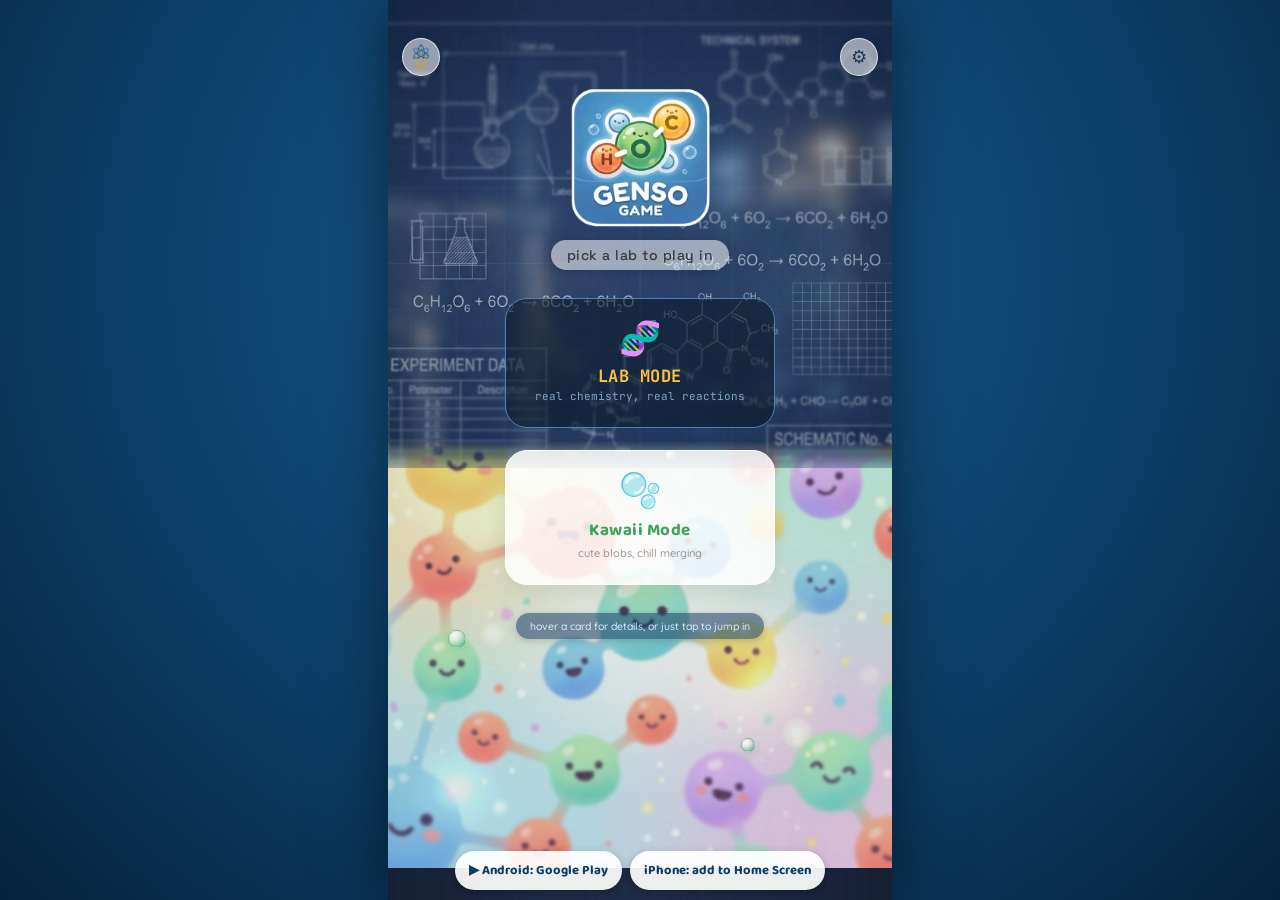
==== desktop.html @ 305dbf39 "Add files via upload" ====
<!doctype html>
<html lang="en"><head><meta charset="utf-8">
<meta name="viewport" content="width=device-width, initial-scale=1">
<title>Genso Game</title>
<link rel="icon" type="image/png" href="icon-192.png">
<style>
html,body{margin:0;height:100%;background:radial-gradient(circle at 50% 30%,#1b5a8f,#0B3D66 60%,#06233d);overflow:hidden}
body{display:flex;align-items:center;justify-content:center}
iframe{border:0;height:100vh;width:min(560px,56vh);max-width:100vw;background:#0B3D66;box-shadow:0 0 60px rgba(0,0,0,.5)}
</style></head><body>
<script>
var p=new URLSearchParams(location.search).get('p')||'index.html';
if(!/^[\w-]+\.html$/.test(p))p='index.html';
var f=document.createElement('iframe');f.src=p;f.setAttribute('allow','autoplay; fullscreen');document.body.appendChild(f);
document.title='Genso Game';
</script></body></html>
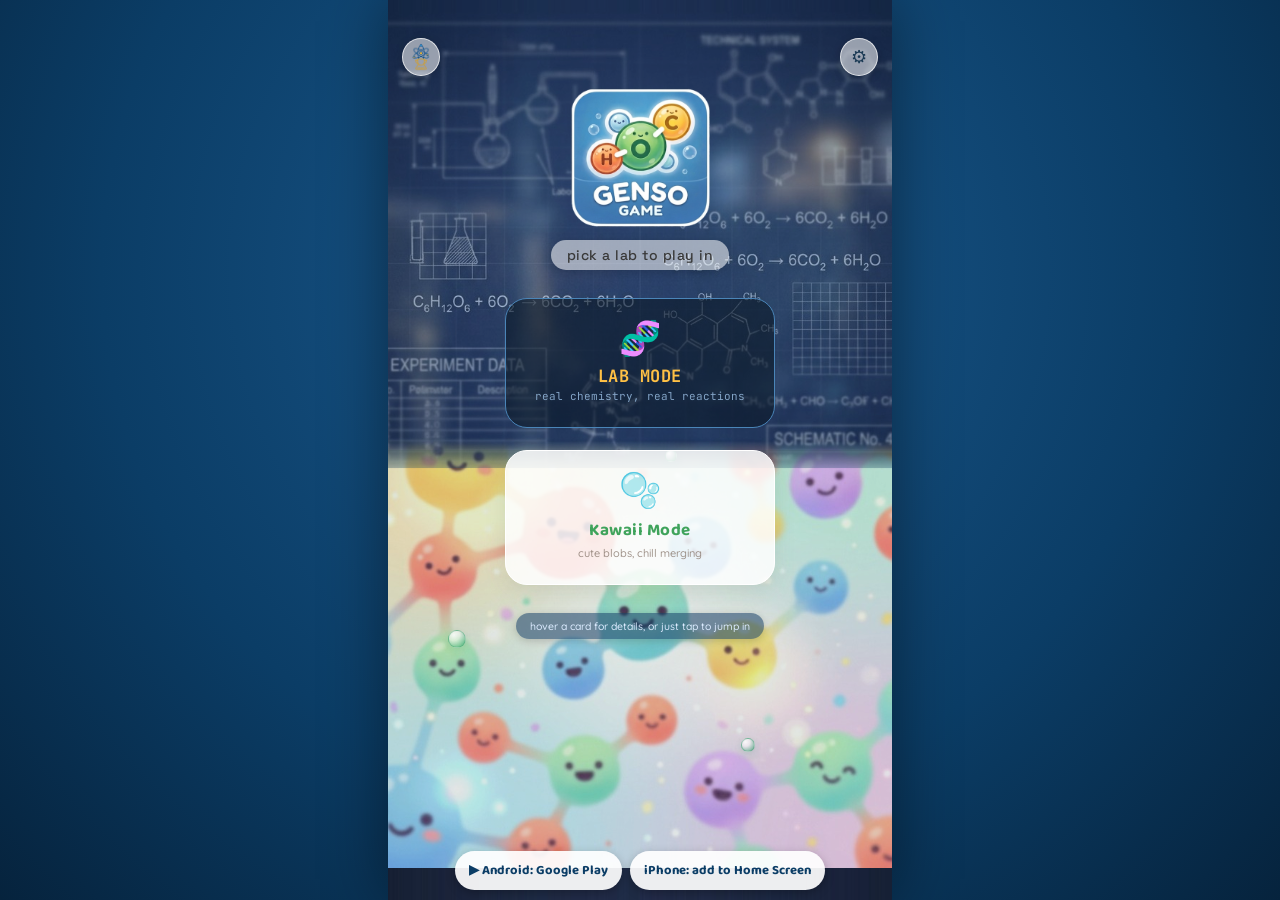
==== commit e7d23be4: "Add files via upload" ====
--- a/desktop.html
+++ b/desktop.html
@@ -4,13 +4,21 @@
 <title>Genso Game</title>
 <link rel="icon" type="image/png" href="icon-192.png">
 <style>
-html,body{margin:0;height:100%;background:radial-gradient(circle at 50% 30%,#1b5a8f,#0B3D66 60%,#06233d);overflow:hidden}
+html,body{margin:0;height:100%;background:#06233d;overflow:hidden}
 body{display:flex;align-items:center;justify-content:center}
-iframe{border:0;height:100vh;width:min(560px,56vh);max-width:100vw;background:#0B3D66;box-shadow:0 0 60px rgba(0,0,0,.5)}
-</style></head><body>
+.bg{position:fixed;inset:-60px;background-size:cover;background-position:center;opacity:0;transition:opacity .5s;z-index:0}
+.bg.menu{background:radial-gradient(circle at 50% 30%,#1b5a8f,#0B3D66 60%,#06233d);inset:0}
+.bg.lab{background-image:linear-gradient(rgba(6,25,45,.35),rgba(6,25,45,.35)),url(assets/images/lab_bg.jpg);filter:blur(14px)}
+.bg.kawaii{background-image:linear-gradient(rgba(255,255,255,.08),rgba(255,255,255,.08)),url(assets/images/kawaii_background.png);filter:blur(14px)}
+body.menu .bg.menu,body.lab .bg.lab,body.kawaii .bg.kawaii{opacity:1}
+iframe{position:relative;z-index:1;border:0;height:100vh;width:min(560px,56vh);max-width:100vw;background:#0B3D66;box-shadow:0 0 60px rgba(0,0,0,.45)}
+</style></head><body class="menu">
+<div class="bg menu"></div><div class="bg lab"></div><div class="bg kawaii"></div>
 <script>
 var p=new URLSearchParams(location.search).get('p')||'index.html';
 if(!/^[\w-]+\.html$/.test(p))p='index.html';
-var f=document.createElement('iframe');f.src=p;f.setAttribute('allow','autoplay; fullscreen');document.body.appendChild(f);
-document.title='Genso Game';
+var f=document.createElement('iframe');f.src=p;f.setAttribute('allow','autoplay; fullscreen');
+function sync(){try{var n=f.contentWindow.location.pathname;document.body.className=/kawaii/.test(n)?'kawaii':/genso-game/.test(n)?'lab':'menu';}catch(e){}}
+f.addEventListener('load',sync);
+document.body.appendChild(f);
 </script></body></html>
